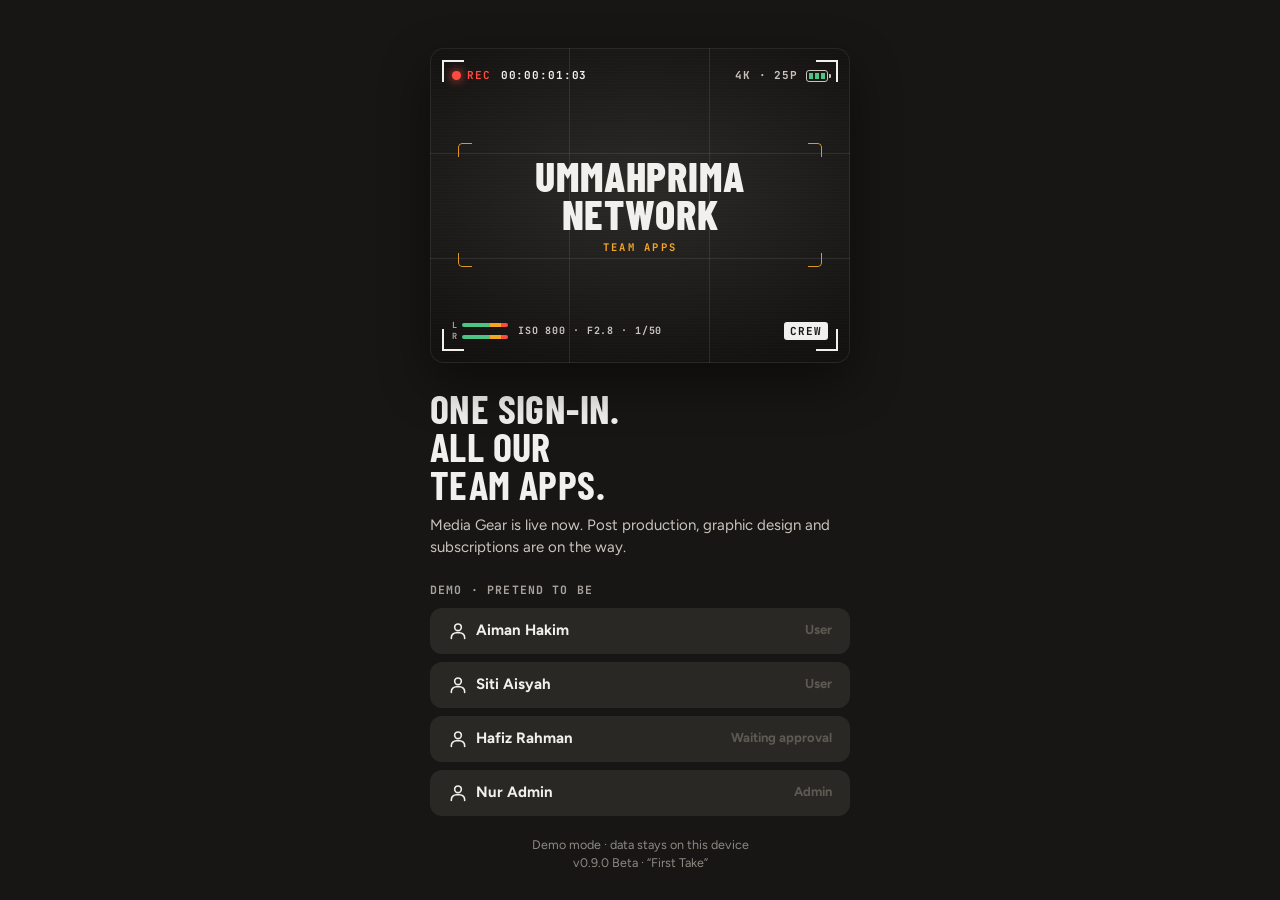
==== index.html @ 7c08586d "Add files via upload" ====
<!doctype html>
<html lang="en">
<head>
<meta charset="utf-8">
<meta name="viewport" content="width=device-width, initial-scale=1, viewport-fit=cover">
<title>UmmahPrima Network</title>
<meta name="theme-color" content="#171615">
<link rel="manifest" href="manifest.webmanifest">
<link rel="icon" type="image/png" href="icons/icon-192.png">
<link rel="apple-touch-icon" href="icons/icon-apple-180.png">
<meta name="apple-mobile-web-app-capable" content="yes">
<meta name="mobile-web-app-capable" content="yes">
<meta name="apple-mobile-web-app-status-bar-style" content="black">
<meta name="apple-mobile-web-app-title" content="UmmahPrima">
<link rel="preconnect" href="https://fonts.googleapis.com"><link rel="preconnect" href="https://fonts.gstatic.com" crossorigin><link rel="stylesheet" href="https://fonts.googleapis.com/css2?family=Barlow+Condensed:wght@600;700;800&family=Figtree:wght@400;500;600;700&family=JetBrains+Mono:wght@500;700&display=swap">
<link rel="stylesheet" href="styles.css">
</head>
<body data-app="user">
<div id="app"></div>
<noscript>This app needs JavaScript.</noscript>
<script src="config.js"></script>
<script src="logic.js"></script>
<script src="memdb.js"></script>
<script src="ui.js"></script>
<script src="api.js"></script>
<script src="app.js"></script>
<script src="user.js"></script>
<script src="admin.js"></script>
<script>
App.boot();
if ('serviceWorker' in navigator) { try { navigator.serviceWorker.register('sw.js').catch(function () {}); } catch (e) {} }
</script>
</body>
</html>
---- styles.css ----
/* Layout: one phone-width column, sticky header, bottom tab bar, bottom sheets for actions.
   Studio-floor look: gaffer black, REC red, label-maker tape for item codes. */
:root {
  --bg: #f1f0ed;
  --surface: #ffffff;
  --surface-2: #e8e6e2;
  --ink: #171615;
  --ink-2: #5d5953;
  --line: #d9d6d0;
  --accent: #e0312b;
  --accent-ink: #ffffff;
  --accent-soft: #fbe3e1;
  --ok: #1d8a52;
  --ok-soft: #dcf1e5;
  --warn: #b86e00;
  --warn-soft: #fbeccf;
  --bad: #c42820;
  --bad-soft: #f9dcda;
  --info: #2357c4;
  --info-soft: #dfe7fa;
  --tape: #171615;
  --tape-ink: #f1f0ed;
  --bar: #171615;
  --bar-ink: #f1f0ed;
  --shadow: 0 1px 2px rgba(23, 22, 21, .06), 0 6px 18px rgba(23, 22, 21, .07);
  --f-display: "Barlow Condensed", "Arial Narrow", "Roboto Condensed", system-ui, sans-serif;
  --f-body: "Figtree", system-ui, -apple-system, "Segoe UI", Roboto, sans-serif;
  --f-mono: "JetBrains Mono", ui-monospace, "SFMono-Regular", Menlo, Consolas, monospace;
  --r: 14px;
  --nav-h: 64px;
}
@media (prefers-color-scheme: dark) {
  :root:not([data-theme="light"]) {
    --bg: #121110; --surface: #1c1b19; --surface-2: #2a2825; --ink: #f2f0ec; --ink-2: #a8a39b; --line: #34312d;
    --accent: #ff4a3f; --accent-ink: #ffffff; --accent-soft: #3a1714;
    --ok: #4cc584; --ok-soft: #12301f; --warn: #f2a93b; --warn-soft: #36270d; --bad: #ff6a5f; --bad-soft: #3a1714;
    --info: #7ea3ff; --info-soft: #18233d; --tape: #f2f0ec; --tape-ink: #121110; --bar: #000000; --bar-ink: #f2f0ec;
    --shadow: 0 1px 2px rgba(0,0,0,.4), 0 6px 18px rgba(0,0,0,.35);
    color-scheme: dark;
  }
}
:root[data-theme="dark"] {
  --bg: #121110; --surface: #1c1b19; --surface-2: #2a2825; --ink: #f2f0ec; --ink-2: #a8a39b; --line: #34312d;
  --accent: #ff4a3f; --accent-ink: #ffffff; --accent-soft: #3a1714;
  --ok: #4cc584; --ok-soft: #12301f; --warn: #f2a93b; --warn-soft: #36270d; --bad: #ff6a5f; --bad-soft: #3a1714;
  --info: #7ea3ff; --info-soft: #18233d; --tape: #f2f0ec; --tape-ink: #121110; --bar: #000000; --bar-ink: #f2f0ec;
  --shadow: 0 1px 2px rgba(0,0,0,.4), 0 6px 18px rgba(0,0,0,.35);
  color-scheme: dark;
}

* { box-sizing: border-box; }
[hidden] { display: none !important; }
html { -webkit-text-size-adjust: 100%; }
body {
  margin: 0; background: var(--bg); color: var(--ink); font: 15px/1.45 var(--f-body);
  -webkit-tap-highlight-color: transparent; overscroll-behavior-y: contain;
}
body::before { content: ""; position: fixed; inset: 0 0 auto; height: env(safe-area-inset-top, 0px); z-index: 30; background: var(--bar); }
button, input, select, textarea { font: inherit; color: inherit; }
button { cursor: pointer; }
img { max-width: 100%; }
:focus-visible { outline: 3px solid var(--accent); outline-offset: 2px; border-radius: 6px; }
h1, h2, h3 { font-family: var(--f-display); font-weight: 700; letter-spacing: .01em; text-wrap: balance; margin: 0; line-height: 1.05; }
h1 { font-size: 30px; text-transform: uppercase; }
h2 { font-size: 22px; text-transform: uppercase; }
h3 { font-size: 18px; }
.muted { color: var(--ink-2); }
.small { font-size: 13px; }
.tnum { font-variant-numeric: tabular-nums; }
.row { display: flex; align-items: center; gap: 10px; }
.row.wrap { flex-wrap: wrap; }
.between { justify-content: space-between; }
.grow { flex: 1; min-width: 0; }
.stack { display: grid; gap: 12px; }
.stack-sm { display: grid; gap: 6px; }

/* ---------- shell ---------- */
.shell { max-width: 600px; margin: 0 auto; min-height: 100vh; min-height: 100dvh; display: flex; flex-direction: column; }
.top {
  position: sticky; top: env(safe-area-inset-top, 0px); z-index: 20; background: var(--bar); color: var(--bar-ink);
  padding-block: 12px; padding-left: max(16px, env(safe-area-inset-left, 0px)); padding-right: max(16px, env(safe-area-inset-right, 0px));
  display: flex; align-items: center; gap: 12px;
}
.brand { display: flex; align-items: center; gap: 10px; min-width: 0; flex: 1; }
.rec { width: 11px; height: 11px; border-radius: 50%; background: var(--accent); box-shadow: 0 0 0 4px rgba(224, 49, 43, .25); flex: none; }
.rec.live { animation: pulse 1.6s ease-in-out infinite; }
@keyframes pulse { 50% { box-shadow: 0 0 0 7px rgba(224, 49, 43, 0); } }
.brand-text { display: grid; min-width: 0; line-height: 1; gap: 3px; }
.brand-org .mode-tag { font-size: 9px; padding: 2px 4px; margin-right: 6px; vertical-align: 1px; }
.brand-org { font: 700 10.5px/1 var(--f-mono); letter-spacing: .1em; text-transform: uppercase; color: #a8a39b; white-space: nowrap; overflow: hidden; text-overflow: ellipsis; }
.brand-name { line-height: 1; font-family: var(--f-display); font-weight: 800; font-size: 21px; text-transform: uppercase; letter-spacing: .03em; white-space: nowrap; overflow: hidden; text-overflow: ellipsis; }
.mode-tag { font: 700 11px/1 var(--f-mono); letter-spacing: .08em; padding: 5px 7px; border-radius: 4px; background: #f5a524; color: #171615; }
.avatar { width: 34px; height: 34px; border-radius: 50%; border: 2px solid rgba(255, 255, 255, .25); background: #3b3834 center/cover; color: #fff; font: 700 14px/30px var(--f-body); text-align: center; flex: none; padding: 0; }
.main {
  flex: 1; padding-top: 16px; padding-bottom: calc(var(--nav-h) + 24px + env(safe-area-inset-bottom, 0px));
  padding-left: max(16px, env(safe-area-inset-left, 0px)); padding-right: max(16px, env(safe-area-inset-right, 0px));
}
.main.has-cart { padding-bottom: calc(var(--nav-h) + 96px + env(safe-area-inset-bottom, 0px)); }
.nav {
  position: fixed; left: 0; right: 0; bottom: 0; z-index: 25; background: var(--surface); border-top: 1px solid var(--line);
  padding-bottom: env(safe-area-inset-bottom, 0px); padding-left: env(safe-area-inset-left, 0px); padding-right: env(safe-area-inset-right, 0px);
}
.nav-in { max-width: 600px; margin: 0 auto; display: grid; grid-auto-flow: column; grid-auto-columns: 1fr; height: var(--nav-h); }
.nav button { background: none; border: 0; display: grid; place-items: center; align-content: center; gap: 3px; color: var(--ink-2); font-size: 11.5px; font-weight: 600; position: relative; }
.nav button svg { width: 24px; height: 24px; }
.nav button[aria-current="page"] { color: var(--accent); }
.nav .dot { position: absolute; top: 8px; left: calc(50% + 6px); min-width: 18px; height: 18px; padding: 0 5px; border-radius: 9px; background: var(--accent); color: #fff; font: 700 11px/18px var(--f-body); }

/* ---------- pieces ---------- */
.page-head { display: flex; align-items: end; justify-content: space-between; gap: 12px; margin-bottom: 14px; }
.eyebrow { font: 700 11.5px/1 var(--f-mono); letter-spacing: .1em; text-transform: uppercase; color: var(--ink-2); }
.card { background: var(--surface); border-radius: var(--r); box-shadow: var(--shadow); }
.pad { padding: 14px; }
.list { background: var(--surface); border-radius: var(--r); box-shadow: var(--shadow); overflow: hidden; }
.list > * + * { border-top: 1px solid var(--line); }
.li { display: flex; gap: 12px; align-items: center; padding: 12px 14px; min-width: 0; }
button.li { width: 100%; background: none; border: 0; text-align: left; }
button.li:active { background: var(--surface-2); }
.li-main { flex: 1; min-width: 0; }
.li-title { font-weight: 650; overflow-wrap: anywhere; }
.li-sub { font-size: 13px; color: var(--ink-2); overflow-wrap: anywhere; }
.chev { color: var(--ink-2); flex: none; }

.tape { display: inline-block; font: 700 11px/1 var(--f-mono); letter-spacing: .06em; background: var(--tape); color: var(--tape-ink); padding: 4px 6px 3px; border-radius: 2px; white-space: nowrap; }
.pill { display: inline-flex; align-items: center; gap: 5px; font-size: 12px; font-weight: 700; padding: 3px 9px; border-radius: 999px; white-space: nowrap; }
.pill::before { content: ""; width: 6px; height: 6px; border-radius: 50%; background: currentColor; }
.p-ok { background: var(--ok-soft); color: var(--ok); }
.p-warn { background: var(--warn-soft); color: var(--warn); }
.p-bad { background: var(--bad-soft); color: var(--bad); }
.p-info { background: var(--info-soft); color: var(--info); }
.p-mute { background: var(--surface-2); color: var(--ink-2); }

.btn {
  display: inline-flex; align-items: center; justify-content: center; gap: 8px; border: 0; border-radius: 12px; min-height: 46px; padding: 0 18px;
  font-weight: 700; background: var(--surface-2); color: var(--ink); text-decoration: none; white-space: nowrap;
}
.btn svg { width: 20px; height: 20px; flex: none; }
.btn.primary { background: var(--accent); color: var(--accent-ink); }
.btn.dark { background: var(--ink); color: var(--bg); }
.btn.ghost { background: transparent; border: 1.5px solid var(--line); }
.btn.danger { background: var(--bad-soft); color: var(--bad); }
.btn.ok { background: var(--ok); color: #fff; }
.btn.block { width: 100%; }
.btn.sm { min-height: 36px; padding: 0 12px; font-size: 14px; border-radius: 10px; }
.btn:disabled { opacity: .45; cursor: not-allowed; }
.btn:active:not(:disabled) { transform: translateY(1px); }
.icon-btn { width: 40px; height: 40px; border-radius: 10px; border: 0; background: var(--surface-2); display: grid; place-items: center; flex: none; color: var(--ink); }
.icon-btn svg { width: 20px; height: 20px; }
.top .icon-btn { background: rgba(255, 255, 255, .1); color: var(--bar-ink); }

.field { display: grid; gap: 6px; }
.field > span { font-size: 13px; font-weight: 700; }
.field small { color: var(--ink-2); font-size: 12.5px; }
.input, select.input, textarea.input {
  width: 100%; min-height: 46px; border-radius: 12px; border: 1.5px solid var(--line); background: var(--surface); padding: 10px 12px; font-size: 16px;
}
textarea.input { min-height: 84px; resize: vertical; }
.input:focus { outline: none; border-color: var(--ink); }
.search { position: relative; }
.search svg { position: absolute; left: 12px; top: 50%; transform: translateY(-50%); width: 18px; height: 18px; color: var(--ink-2); }
.search .input { padding-left: 38px; }
.toggle { display: flex; align-items: center; justify-content: space-between; gap: 12px; }
.switch { position: relative; width: 50px; height: 30px; flex: none; }
.switch input { position: absolute; opacity: 0; inset: 0; margin: 0; cursor: pointer; }
.switch i { position: absolute; inset: 0; border-radius: 15px; background: var(--line); transition: background .15s; pointer-events: none; }
.switch i::after { content: ""; position: absolute; top: 3px; left: 3px; width: 24px; height: 24px; border-radius: 50%; background: #fff; transition: transform .15s; box-shadow: 0 1px 3px rgba(0,0,0,.25); }
.switch input:checked + i { background: var(--ok); }
.switch input:checked + i::after { transform: translateX(20px); }
.switch input:focus-visible + i { outline: 3px solid var(--accent); outline-offset: 2px; }

.chips { display: flex; gap: 8px; overflow-x: auto; scrollbar-width: none; padding: 2px 0 4px; margin: 0 -2px; }
.chips::-webkit-scrollbar { display: none; }
.chip { border: 1.5px solid var(--line); background: var(--surface); border-radius: 999px; padding: 8px 14px; font-weight: 700; font-size: 14px; white-space: nowrap; display: inline-flex; gap: 6px; align-items: center; flex: none; }
.chip svg { width: 17px; height: 17px; }
.chip[aria-pressed="true"] { background: var(--ink); color: var(--bg); border-color: var(--ink); }
.chip .n { font: 600 12px var(--f-mono); opacity: .7; }

.segment { display: flex; background: var(--surface-2); border-radius: 12px; padding: 3px; gap: 3px; overflow-x: auto; scrollbar-width: none; }
.segment button { flex: 1; border: 0; background: none; border-radius: 9px; padding: 8px 10px; font-weight: 700; font-size: 13.5px; color: var(--ink-2); white-space: nowrap; }
.segment button[aria-pressed="true"] { background: var(--surface); color: var(--ink); box-shadow: var(--shadow); }

/* ---------- stats strip ---------- */
.stats { display: grid; grid-template-columns: repeat(3, 1fr); gap: 1px; background: var(--line); border-radius: var(--r); overflow: hidden; box-shadow: var(--shadow); }
.stat { background: var(--surface); padding: 12px 12px 10px; min-width: 0; }
button.stat { border: 0; text-align: left; }
.stat b { display: block; font: 700 32px/1 var(--f-display); font-variant-numeric: tabular-nums; }
.stat span { font-size: 12.5px; color: var(--ink-2); font-weight: 600; }
.stat.red b { color: var(--accent); }
.stat.warn b { color: var(--warn); }
.stat.ok b { color: var(--ok); }
.stats.six { grid-template-columns: repeat(3, 1fr); }

.notice { display: flex; gap: 10px; align-items: flex-start; padding: 12px 14px; border-radius: var(--r); background: var(--warn-soft); color: var(--ink); font-size: 14px; }
.notice svg { width: 20px; height: 20px; color: var(--warn); flex: none; margin-top: 1px; }
.notice.info { background: var(--info-soft); }
.notice.info svg { color: var(--info); }

.group-h { display: flex; align-items: center; gap: 8px; margin: 18px 2px 8px; font: 700 13px/1 var(--f-mono); letter-spacing: .08em; text-transform: uppercase; color: var(--ink-2); }
.group-h svg { width: 16px; height: 16px; }
.group-h .n { margin-left: auto; font-weight: 600; }

.empty { text-align: center; padding: 36px 20px; color: var(--ink-2); }
.empty svg { width: 46px; height: 46px; color: var(--line); margin-bottom: 6px; }
.empty b { display: block; color: var(--ink); font-size: 16px; margin-bottom: 4px; }

.thumb { width: 44px; height: 44px; border-radius: 10px; background: var(--surface-2); display: grid; place-items: center; flex: none; color: var(--ink); overflow: hidden; }
.thumb svg { width: 24px; height: 24px; }
.thumb img { width: 100%; height: 100%; object-fit: cover; }

/* ---------- pick (menu) ---------- */
.pick-bar { position: sticky; top: calc(env(safe-area-inset-top, 0px) + 58px); z-index: 10; background: var(--bg); padding-block: 8px 10px; margin: -8px 0 6px; display: grid; gap: 10px; }
.menu + .group-h { margin-top: 22px; }
.menu { display: grid; grid-template-columns: repeat(2, minmax(0, 1fr)); gap: 10px; }
.dish { background: var(--surface); border-radius: var(--r); box-shadow: var(--shadow); padding: 12px; display: flex; flex-direction: column; gap: 8px; min-width: 0; position: relative; border: 2px solid transparent; transition: border-color .12s; }
.dish.in-cart { border-color: var(--accent); }
.dish .art { aspect-ratio: 16 / 10; border-radius: 10px; background: var(--surface-2); display: grid; place-items: center; color: var(--ink); overflow: hidden; max-width: 100%; }
.dish .art svg { width: 40%; height: 60%; opacity: .85; }
.dish .art img { width: 100%; height: 100%; object-fit: cover; }
.dish-name { font-weight: 700; font-size: 14.5px; line-height: 1.25; overflow-wrap: anywhere; min-height: 2.5em; }
.dish-foot { display: flex; align-items: center; justify-content: space-between; gap: 6px; margin-top: auto; }
.dish.off { opacity: .62; }
.dish.off .art { filter: grayscale(1); }
.add { width: 38px; height: 38px; border-radius: 50%; border: 0; background: var(--accent); color: #fff; display: grid; place-items: center; flex: none; }
.add svg { width: 20px; height: 20px; }
.stepper { display: flex; align-items: center; gap: 2px; background: var(--accent); color: #fff; border-radius: 999px; padding: 2px; }
.stepper button { width: 32px; height: 32px; border-radius: 50%; border: 0; background: transparent; color: #fff; display: grid; place-items: center; }
.stepper button svg { width: 16px; height: 16px; }
.stepper b { min-width: 18px; text-align: center; font-variant-numeric: tabular-nums; }
.avail { font-size: 12px; font-weight: 700; }
.avail.ok { color: var(--ok); }
.avail.no { color: var(--bad); }
.avail.warn { color: var(--warn); }

.cartbar {
  position: fixed; left: 0; right: 0; z-index: 24; bottom: calc(var(--nav-h) + env(safe-area-inset-bottom, 0px));
  padding-block: 10px; padding-left: max(16px, env(safe-area-inset-left, 0px)); padding-right: max(16px, env(safe-area-inset-right, 0px));
  pointer-events: none;
}
.cartbar .btn { pointer-events: auto; max-width: 568px; margin: 0 auto; width: 100%; min-height: 56px; border-radius: 16px; justify-content: space-between; box-shadow: 0 10px 30px rgba(224, 49, 43, .35); }
.cart-count { background: rgba(255, 255, 255, .22); border-radius: 8px; padding: 3px 9px; font-variant-numeric: tabular-nums; }

/* ---------- steps (checkout progress) ---------- */
.steps { display: grid; grid-template-columns: repeat(4, 1fr); gap: 6px; margin-bottom: 16px; }
.steps div { height: 5px; border-radius: 3px; background: var(--line); }
.steps div.on { background: var(--accent); }
.steps-l { display: grid; grid-template-columns: repeat(4, 1fr); gap: 6px; margin: -10px 0 16px; font-size: 11.5px; font-weight: 700; color: var(--ink-2); }
.steps-l .on { color: var(--ink); }

.photos { display: grid; grid-template-columns: repeat(auto-fill, minmax(86px, 1fr)); gap: 8px; }
.photos .ph { aspect-ratio: 1; border-radius: 12px; background: var(--surface-2) center/cover; position: relative; max-width: 100%; display: block; border: 0; padding: 0; }
.photos .ph .x { position: absolute; top: 4px; right: 4px; width: 26px; height: 26px; border-radius: 50%; background: rgba(0,0,0,.6); color: #fff; border: 0; display: grid; place-items: center; }
.photos .ph .x svg { width: 14px; height: 14px; }
.photos .ph.busy::after { content: ""; position: absolute; inset: 0; border-radius: 12px; background: rgba(0,0,0,.35) ; }

.done { text-align: center; padding: 26px 10px 10px; display: grid; gap: 14px; justify-items: center; }
.done .stamp { width: 92px; height: 92px; border-radius: 50%; background: var(--ok); color: #fff; display: grid; place-items: center; animation: pop .4s cubic-bezier(.2, 1.6, .4, 1); }
.done .stamp.wait { background: var(--warn); }
.done .stamp svg { width: 48px; height: 48px; }
@keyframes pop { from { transform: scale(.4); opacity: 0; } }
.done p { max-width: 34ch; margin: 0; }
.ticket { width: 100%; background: var(--surface); border-radius: var(--r); box-shadow: var(--shadow); padding: 14px; text-align: left; border-top: 4px dashed var(--line); }

/* ---------- order cards ---------- */
.order { background: var(--surface); border-radius: var(--r); box-shadow: var(--shadow); overflow: hidden; }
.order-h { padding: 12px 14px; display: flex; gap: 10px; align-items: flex-start; border-bottom: 1px solid var(--line); }
.order-b > * + * { border-top: 1px solid var(--line); }
.order-f { padding: 12px 14px; display: flex; gap: 8px; flex-wrap: wrap; border-top: 1px solid var(--line); background: var(--bg); }
.line { display: flex; gap: 12px; align-items: center; padding: 11px 14px; }
.line label { display: flex; gap: 12px; align-items: center; flex: 1; min-width: 0; cursor: pointer; }
.check { width: 24px; height: 24px; flex: none; accent-color: var(--accent); }
.kv { display: grid; grid-template-columns: auto 1fr; gap: 6px 14px; font-size: 14px; }
.kv dt { color: var(--ink-2); }
.kv dd { margin: 0; overflow-wrap: anywhere; }

/* ---------- sheet (modal) ---------- */
.scrim { position: fixed; inset: 0; z-index: 40; background: rgba(10, 9, 8, .5); display: flex; align-items: flex-end; justify-content: center; animation: fade .15s; }
@keyframes fade { from { opacity: 0; } }
.sheet {
  background: var(--bg); width: 100%; max-width: 600px; max-height: 92vh; max-height: 92dvh; border-radius: 20px 20px 0 0; overflow: auto;
  padding-top: 8px; padding-bottom: calc(18px + env(safe-area-inset-bottom, 0px));
  padding-left: max(16px, env(safe-area-inset-left, 0px)); padding-right: max(16px, env(safe-area-inset-right, 0px));
  animation: up .22s cubic-bezier(.2, .9, .3, 1);
}
@keyframes up { from { transform: translateY(40px); opacity: .4; } }
.grab { width: 40px; height: 5px; border-radius: 3px; background: var(--line); margin: 0 auto 12px; }
.sheet-h { display: flex; align-items: center; gap: 10px; margin-bottom: 14px; }
.sheet-h h2 { flex: 1; min-width: 0; }

.toast { position: fixed; left: 50%; transform: translateX(-50%); bottom: calc(var(--nav-h) + 90px + env(safe-area-inset-bottom, 0px)); z-index: 60; background: var(--ink); color: var(--bg); padding: 12px 16px; border-radius: 12px; font-weight: 600; box-shadow: var(--shadow); max-width: min(92vw, 520px); animation: up .2s; }
.toast.err { background: var(--bad); color: #fff; }

.spin { width: 22px; height: 22px; border-radius: 50%; border: 3px solid var(--line); border-top-color: var(--accent); animation: rot .7s linear infinite; }
@keyframes rot { to { transform: rotate(360deg); } }
.loading { display: grid; place-items: center; padding: 50px 0; }
.skel { height: 64px; border-radius: var(--r); background: linear-gradient(90deg, var(--surface) 0%, var(--surface-2) 50%, var(--surface) 100%); background-size: 200% 100%; animation: sk 1.2s infinite; }
@keyframes sk { to { background-position: -200% 0; } }

/* ---------- login ---------- */
.login {
  min-height: 100vh; min-height: 100dvh; display: grid; grid-template-rows: 1fr auto; background: var(--bar); color: var(--bar-ink);
  padding-block: 28px; padding-left: max(20px, env(safe-area-inset-left, 0px)); padding-right: max(20px, env(safe-area-inset-right, 0px));
}
.login-in { max-width: 420px; width: 100%; margin: auto; display: grid; gap: 26px; }
/* login hero: a camera viewfinder */
.vf {
  position: relative; aspect-ratio: 4 / 3; max-width: 100%; border-radius: 14px; overflow: hidden; color: #f1f0ed;
  background: radial-gradient(120% 90% at 50% 45%, #2b2a27 0%, #141312 62%, #0a0a09 100%);
  box-shadow: inset 0 0 0 1px rgba(255,255,255,.08), 0 20px 50px rgba(0,0,0,.45);
  font: 700 11px/1 var(--f-mono); letter-spacing: .08em; text-transform: uppercase;
}
.vf::after { content: ""; position: absolute; inset: 0; pointer-events: none; opacity: .5;
  background: repeating-linear-gradient(0deg, rgba(255,255,255,.025) 0 1px, transparent 1px 3px); }
.vf-grid { position: absolute; inset: 0; pointer-events: none;
  background:
    linear-gradient(90deg, transparent calc(33.333% - .5px), rgba(255,255,255,.09) calc(33.333% - .5px) calc(33.333% + .5px), transparent calc(33.333% + .5px) calc(66.666% - .5px), rgba(255,255,255,.09) calc(66.666% - .5px) calc(66.666% + .5px), transparent calc(66.666% + .5px)),
    linear-gradient(0deg, transparent calc(33.333% - .5px), rgba(255,255,255,.09) calc(33.333% - .5px) calc(33.333% + .5px), transparent calc(33.333% + .5px) calc(66.666% - .5px), rgba(255,255,255,.09) calc(66.666% - .5px) calc(66.666% + .5px), transparent calc(66.666% + .5px)); }
.vf-c { position: absolute; width: 22px; height: 22px; border: 0 solid #f1f0ed; }
.vf-c.tl { top: 12px; left: 12px; border-top-width: 2px; border-left-width: 2px; }
.vf-c.tr { top: 12px; right: 12px; border-top-width: 2px; border-right-width: 2px; }
.vf-c.bl { bottom: 12px; left: 12px; border-bottom-width: 2px; border-left-width: 2px; }
.vf-c.br { bottom: 12px; right: 12px; border-bottom-width: 2px; border-right-width: 2px; }
.vf-hud { position: absolute; left: 22px; right: 22px; display: flex; align-items: center; gap: 10px; z-index: 1; }
.vf-hud.vf-top { top: 22px; }
.vf-hud.vf-bot { bottom: 22px; }
.vf-rec { display: inline-flex; align-items: center; gap: 6px; color: #ff4a3f; }
.vf-rec b { width: 9px; height: 9px; border-radius: 50%; background: #ff4a3f; box-shadow: 0 0 10px #ff4a3f; animation: vfblink 1.2s steps(1) infinite; }
@keyframes vfblink { 50% { opacity: 0; } }
.vf-tc { font-variant-numeric: tabular-nums; color: #f1f0ed; }
.vf-spec { margin-left: auto; display: inline-flex; align-items: center; gap: 8px; color: #c9c4bc; }
.vf-bat { display: inline-flex; gap: 2px; padding: 2px; border: 1.5px solid #c9c4bc; border-radius: 3px; position: relative; }
.vf-bat::after { content: ""; position: absolute; right: -4px; top: 3px; width: 2px; height: 4px; background: #c9c4bc; border-radius: 0 1px 1px 0; }
.vf-bat i { width: 4px; height: 6px; background: #4cc584; }
.vf-mid { position: absolute; inset: 0; display: grid; place-items: center; padding: 0 28px; }
.vf-focus { position: relative; text-align: center; padding: 14px 18px; max-width: 100%; }
.vf-focus::before { content: ""; position: absolute; inset: 0; border: 1.5px solid #f5a524; border-radius: 4px; opacity: .9;
  -webkit-mask: linear-gradient(#000 0 0) top left / 14px 14px no-repeat, linear-gradient(#000 0 0) top right / 14px 14px no-repeat, linear-gradient(#000 0 0) bottom left / 14px 14px no-repeat, linear-gradient(#000 0 0) bottom right / 14px 14px no-repeat;
  mask: linear-gradient(#000 0 0) top left / 14px 14px no-repeat, linear-gradient(#000 0 0) top right / 14px 14px no-repeat, linear-gradient(#000 0 0) bottom left / 14px 14px no-repeat, linear-gradient(#000 0 0) bottom right / 14px 14px no-repeat;
  animation: vffocus 2.8s ease-in-out infinite; }
@keyframes vffocus { 0%, 100% { transform: scale(1.12); opacity: .4; } 35%, 75% { transform: scale(1); opacity: 1; } }
.vf-title { font: 800 clamp(34px, 11vw, 48px)/.9 var(--f-display); letter-spacing: .02em; text-transform: uppercase; text-wrap: balance; }
.vf-org { margin-top: 8px; font: 700 10.5px/1.2 var(--f-mono); letter-spacing: .22em; color: #f5a524; }
.vf-meter { display: grid; gap: 3px; }
.vf-meter span { display: flex; align-items: center; gap: 4px; font-size: 8.5px; color: #a8a39b; }
.vf-meter i { display: block; width: 46px; height: 4px; border-radius: 2px; background: linear-gradient(90deg, #4cc584 0 60%, #f5a524 60% 85%, #ff4a3f 85%); transform-origin: left; animation: vflevel .9s ease-in-out infinite alternate; }
.vf-meter span + span i { animation-duration: .7s; animation-delay: -.3s; }
@keyframes vflevel { 0% { transform: scaleX(.25); } 40% { transform: scaleX(.7); } 70% { transform: scaleX(.45); } 100% { transform: scaleX(.92); } }
.vf-exp { color: #c9c4bc; font-size: 10px; white-space: nowrap; }
.vf-mode { margin-left: auto; background: #f1f0ed; color: #171615; padding: 4px 6px 3px; border-radius: 3px; }
@media (max-width: 370px) { .vf-exp { display: none; } }
.login h1 { font-size: 40px; line-height: .95; }
.login p { color: #c9c4bc; margin: 0; }
.login .gbtn-wrap { min-height: 46px; display: grid; justify-items: start; }
.login .btn.ghost { border-color: #4a4641; color: #f1f0ed; }
.login .demo-users { display: grid; gap: 8px; }
.login .demo-users button { justify-content: flex-start; background: #2a2825; color: #f1f0ed; }
.login .fine { font-size: 12.5px; color: #8e8981; text-align: center; }
.login .err { background: #3a1714; color: #ffb3ad; padding: 10px 12px; border-radius: 10px; font-size: 14px; }

.demo-flag { font: 700 10.5px/1 var(--f-mono); letter-spacing: .06em; background: transparent; color: #f5a524; border: 1.5px dashed #f5a524; border-radius: 4px; padding: 4px 6px; flex: none; }

.timeline { display: grid; gap: 0; }
.tl { display: grid; grid-template-columns: 30px 1fr; gap: 10px; padding: 10px 0; }
.tl + .tl { border-top: 1px solid var(--line); }
.tl i { width: 30px; height: 30px; border-radius: 50%; display: grid; place-items: center; font-style: normal; }
.tl i svg { width: 16px; height: 16px; }
.tl-damage i { background: var(--bad-soft); color: var(--bad); }
.tl-service i, .tl-repair i { background: var(--ok-soft); color: var(--ok); }
.tl-note i, .tl-edit i { background: var(--surface-2); color: var(--ink-2); }
.tl-out i { background: var(--info-soft); color: var(--info); }

.hero-item { display: grid; grid-template-columns: 72px 1fr; gap: 14px; align-items: center; }
.hero-item .thumb { width: 72px; height: 72px; border-radius: 16px; }
.hero-item .thumb svg { width: 36px; height: 36px; }
.cond-grid { display: grid; grid-template-columns: repeat(3, minmax(0, 1fr)); gap: 6px; }
.cond-grid label { position: relative; }
.cond-grid input { position: absolute; opacity: 0; }
.cond-grid span { display: block; text-align: center; padding: 9px 4px; border-radius: 10px; border: 1.5px solid var(--line); font-weight: 700; font-size: 13px; background: var(--surface); cursor: pointer; }
.cond-grid input:checked + span { border-color: var(--ink); background: var(--ink); color: var(--bg); }
.cond-grid input:focus-visible + span { outline: 3px solid var(--accent); outline-offset: 2px; }

@media (min-width: 520px) {
  .menu { grid-template-columns: repeat(3, minmax(0, 1fr)); }
}
@media (prefers-reduced-motion: reduce) {
  *, *::before, *::after { animation: none !important; transition: none !important; }
}

/* ---------- dashboard: people ---------- */
.people { display: grid; gap: 10px; }
.person { background: var(--surface); border-radius: var(--r); box-shadow: var(--shadow); overflow: hidden; }
.person-h { width: 100%; display: flex; align-items: center; gap: 12px; padding: 14px; background: none; border: 0; text-align: left; }
.person-h:active { background: var(--surface-2); }
.person .chev.turn svg { width: 20px; height: 20px; transition: transform .18s; }
.person.open .chev.turn svg { transform: rotate(180deg); }
.person-b { border-top: 1px solid var(--line); }
.person-b > * + * { border-top: 1px solid var(--line); }
.avatar.lg { width: 44px; height: 44px; font-size: 15px; line-height: 40px; background: var(--surface-2); color: var(--ink); border: 0; }
.avatar.lg.me { background: var(--accent); color: #fff; }
.avatar.xl { width: 64px; height: 64px; font-size: 22px; line-height: 64px; background: var(--ink) center/cover; color: var(--bg); border: 0; }

/* ---------- pick: side menu ---------- */
.pick-top { position: sticky; top: calc(env(safe-area-inset-top, 0px) + 58px); z-index: 11; background: var(--bg); padding-block: 6px 10px; }
.pick { display: grid; grid-template-columns: 84px minmax(0, 1fr); gap: 10px; align-items: start; }
.rail {
  position: sticky; top: calc(env(safe-area-inset-top, 0px) + 122px); max-height: calc(100vh - 210px - env(safe-area-inset-bottom, 0px));
  overflow-y: auto; scrollbar-width: none; display: grid; gap: 2px; background: var(--surface-2); border-radius: var(--r); padding: 4px;
}
.rail::-webkit-scrollbar { display: none; }
.rail-b { position: relative; border: 0; background: transparent; border-radius: 10px; padding: 10px 4px 9px; display: grid; justify-items: center; gap: 4px; color: var(--ink-2); font-size: 11.5px; font-weight: 700; line-height: 1.15; text-align: center; }
.rail-b svg { width: 24px; height: 24px; }
.rail-b span { overflow-wrap: normal; word-break: normal; hyphens: auto; font-size: 11px; max-width: 100%; }
.rail-b[aria-pressed="true"] { background: var(--surface); color: var(--accent); box-shadow: var(--shadow); }
.rail-b[aria-pressed="true"]::before { content: ""; position: absolute; left: 0; top: 10px; bottom: 10px; width: 3px; border-radius: 2px; background: var(--accent); }
.rail-b i { position: absolute; top: 5px; right: 8px; font: 700 10px/16px var(--f-body); font-style: normal; min-width: 16px; height: 16px; border-radius: 8px; background: var(--accent); color: #fff; }
.pick-list { min-width: 0; }
.rows { display: grid; gap: 8px; }
.item-row { display: flex; align-items: center; gap: 10px; background: var(--surface); border-radius: var(--r); box-shadow: var(--shadow); padding: 8px 10px 8px 8px; border: 2px solid transparent; min-width: 0; }
.item-row.in-cart { border-color: var(--accent); }
.item-row.off { opacity: .6; }
.item-row.off .pic { filter: grayscale(1); }
.item-row .li-title { font-size: 14.5px; line-height: 1.25; }
.pic { width: 62px; height: 62px; border-radius: 10px; background: var(--surface-2); display: grid; place-items: center; flex: none; overflow: hidden; color: var(--ink); }
.pic img { width: 100%; height: 100%; object-fit: cover; }
.pic svg { width: 28px; height: 28px; opacity: .8; }
.thumb > svg { width: 24px; height: 24px; }

/* ---------- presets ---------- */
.preset { background: var(--surface); border-radius: var(--r); box-shadow: var(--shadow); padding: 12px; display: grid; gap: 10px; }
.preset-h { display: flex; gap: 10px; align-items: flex-start; }
.preset-items { list-style: none; margin: 0; padding: 0; display: grid; gap: 4px; }
.preset-items li { display: flex; justify-content: space-between; gap: 8px; font-size: 13.5px; padding: 6px 8px; border-radius: 8px; background: var(--bg); }
.preset-items li.bad { background: var(--bad-soft); color: var(--bad); font-weight: 700; }
.preset-items li span:last-child { font-size: 12px; white-space: nowrap; }
.bad-row { background: var(--bad-soft); }

.profile { display: flex; align-items: center; gap: 14px; }

.refresh-btn { display: inline-flex; align-items: center; gap: 6px; height: 36px; padding: 0 12px 0 10px; border-radius: 18px; border: 1.5px solid rgba(255,255,255,.22); background: rgba(255,255,255,.08); color: var(--bar-ink); font: 700 13px/1 var(--f-body); flex: none; }
.refresh-btn svg { width: 17px; height: 17px; }
.refresh-btn.spinning svg { animation: rot .7s linear infinite; }
@media (max-width: 360px) { .refresh-btn span { display: none; } .refresh-btn { padding: 0 9px; } }
.person.open .person-h { background: var(--surface); }
.person-b { background: var(--bg); padding: 4px 0 6px; border-top: 1px dashed var(--line) !important; }
.person-b > * + * { border-top: 1px solid var(--line); }
.sub-item { display: flex; align-items: center; gap: 10px; padding: 9px 14px 9px 26px; min-width: 0; }
.sub-name { font-size: 13.5px; font-weight: 650; line-height: 1.25; overflow-wrap: anywhere; }
.sub-meta { font-size: 12px; color: var(--ink-2); line-height: 1.35; overflow-wrap: anywhere; }
.thumb.sm { width: 34px; height: 34px; border-radius: 8px; }
.thumb.sm > svg { width: 18px; height: 18px; }
.sub-item .pill { font-size: 11px; padding: 2px 7px; }
.person.open .person-h .li-title { color: var(--accent); }
.item-row .take { flex: none; min-height: 34px; padding: 0 10px; font-size: 13px; }
.item-row .take svg { width: 16px; height: 16px; }
.off-row { opacity: 1; }
.off-row .pic { filter: grayscale(1); opacity: .6; }
.off-row .li-title { color: var(--ink-2); }
.handover { background: var(--surface); border-radius: var(--r); box-shadow: var(--shadow); padding: 12px; display: grid; gap: 10px; border-left: 4px solid var(--info); }
.handover.in { border-left-color: var(--ok); }

.suggest { margin-top: 12px; background: var(--warn-soft); border-radius: var(--r); padding: 12px; display: grid; gap: 10px; }
.suggest-ic { color: var(--warn); display: grid; place-items: center; width: 24px; height: 24px; flex: none; }
.suggest-ic svg { width: 22px; height: 22px; }
.suggest-list { display: grid; gap: 6px; }
.suggest-item { display: flex; align-items: center; gap: 10px; background: var(--surface); border-radius: 10px; padding: 7px 8px; min-width: 0; }
.add.sm { width: 32px; height: 32px; }
.add.sm svg { width: 17px; height: 17px; }

.avail.take { color: var(--accent); }

.preset-items li.st-blocked { background: var(--bad-soft); color: var(--bad); font-weight: 700; }
.preset-items li.st-take { background: var(--info-soft); color: var(--info); font-weight: 600; }
.preset-items li.st-mine { background: var(--ok-soft); color: var(--ok); }
.preset-items li.st-free span:last-child { color: var(--ok); font-weight: 600; }
.preset-items li span:last-child { white-space: normal; text-align: right; }

.cond { display: grid; gap: 8px; }
.cond-grid span { display: grid !important; gap: 2px; padding: 8px 4px !important; }
.cond-grid span b { font-size: 13px; }
.cond-grid span small { font-size: 10.5px; font-weight: 500; opacity: .75; line-height: 1.15; }
.cond-grid input[value="Incomplete"]:checked + span { background: var(--warn); border-color: var(--warn); color: #171615; }
.cond-grid input[value="Damaged"]:checked + span, .cond-grid input[value="Lost"]:checked + span { background: var(--bad); border-color: var(--bad); color: #fff; }
.cond-grid input[value="Good"]:checked + span { background: var(--ok); border-color: var(--ok); color: #fff; }
.cond.needs .cond-label { color: var(--bad); }
.cond.needs textarea { border-color: var(--bad); }
.cond textarea.input { min-height: 56px; }
.cond-chips { flex-wrap: wrap; overflow: visible; }
.chip.sm { padding: 5px 10px; font-size: 12.5px; font-weight: 600; }
.item-issue { display: flex; gap: 5px; align-items: flex-start; margin-top: 4px; font-size: 12px; font-weight: 600; color: var(--warn); line-height: 1.3; overflow-wrap: anywhere; }
.item-issue svg { width: 13px; height: 13px; flex: none; margin-top: 1px; }

/* ---------- header apps button ---------- */
.apps-btn { position: relative; width: 36px; height: 36px; border-radius: 10px; border: 0; background: rgba(255,255,255,.1); color: var(--bar-ink); display: grid; place-items: center; flex: none; padding: 0; }
.apps-btn svg { width: 19px; height: 19px; }
.apps-btn .rec { position: absolute; top: -2px; right: -2px; width: 9px; height: 9px; box-shadow: 0 0 0 2px var(--bar); }

/* ---------- hub ---------- */
.hub { min-height: 100vh; min-height: 100dvh; background: var(--bg); padding-bottom: calc(28px + env(safe-area-inset-bottom, 0px)); }
.hub-in { max-width: 600px; margin: 0 auto; padding-left: max(16px, env(safe-area-inset-left, 0px)); padding-right: max(16px, env(safe-area-inset-right, 0px)); }
.hub-top {
  position: sticky; top: env(safe-area-inset-top, 0px); z-index: 20; background: var(--bar); color: var(--bar-ink); display: flex; align-items: center; gap: 12px;
  padding-block: 12px; padding-left: max(16px, env(safe-area-inset-left, 0px)); padding-right: max(16px, env(safe-area-inset-right, 0px));
}
.hub-mark { display: grid; grid-template-columns: repeat(2, 13px); gap: 3px; flex: none; }
.hub-mark span { width: 13px; height: 13px; border-radius: 3px; background: #f1f0ed; }
.hub-mark span:nth-child(2) { background: var(--accent); border-radius: 50%; }
.hub-mark span:nth-child(3) { opacity: .55; }
.hub-mark span:nth-child(4) { opacity: .3; }
.hub-brand { display: grid; gap: 3px; min-width: 0; flex: 1; line-height: 1; }
.hub-brand b { font: 800 18px/1 var(--f-display); text-transform: uppercase; letter-spacing: .03em; white-space: nowrap; overflow: hidden; text-overflow: ellipsis; }
.hub-brand span { font: 700 10.5px/1 var(--f-mono); letter-spacing: .14em; text-transform: uppercase; color: #a8a39b; }
.hub-hero { background: var(--bar); color: var(--bar-ink); padding-block: 10px 54px; position: relative; overflow: hidden; }
.hub-hero::after { content: ""; position: absolute; inset: 0; pointer-events: none; opacity: .5;
  background: radial-gradient(60% 120% at 100% 0%, rgba(224,49,43,.28), transparent 60%), repeating-linear-gradient(0deg, rgba(255,255,255,.03) 0 1px, transparent 1px 3px); }
.hub-hero .hub-in { position: relative; z-index: 1; display: grid; gap: 6px; }
.hub-hero h1 { font-size: 44px; }
.hub-hero p { margin: 0; color: #c9c4bc; }
.hub-main { margin-top: -34px; position: relative; z-index: 2; display: grid; gap: 12px; }
.hub-main .group-h { margin: 16px 2px 2px; }

.app-card { background: var(--surface); border-radius: 18px; box-shadow: var(--shadow); color: var(--ink); }
.app-card.live { overflow: hidden; border: 2px solid var(--accent); }
.app-open { width: 100%; display: flex; align-items: center; gap: 14px; padding: 16px; background: none; border: 0; text-align: left; }
.app-open:active { background: var(--surface-2); }
.app-ic { width: 56px; height: 56px; border-radius: 16px; display: grid; place-items: center; flex: none; background: var(--ink); color: var(--bg); position: relative; }
.app-ic svg { width: 28px; height: 28px; }
.app-card.live .app-ic::after { content: ""; position: absolute; top: 7px; right: 7px; width: 8px; height: 8px; border-radius: 50%; background: var(--accent); box-shadow: 0 0 0 2px var(--ink); }
.app-name { display: block; font: 800 22px/1.05 var(--f-display); text-transform: uppercase; letter-spacing: .02em; }
.app-desc { display: block; font-size: 13.5px; color: var(--ink-2); margin-top: 3px; }
.app-stats { display: grid; gap: 2px; margin-top: 8px; font-size: 12.5px; color: var(--ink-2); }
.app-stats b { color: var(--ink); }
.app-stats b.hot { color: var(--accent); }
.app-stats i { font-style: normal; opacity: .5; }
.skel-line { display: block; width: 160px; height: 12px; border-radius: 6px; background: var(--surface-2); }
.app-go { width: 40px; height: 40px; border-radius: 50%; background: var(--accent); color: #fff; display: grid; place-items: center; flex: none; }
.app-go svg { width: 20px; height: 20px; }
.app-admin { width: 100%; display: flex; align-items: center; gap: 8px; padding: 12px 16px; border: 0; border-top: 1px solid var(--line); background: var(--bg); font-weight: 700; color: var(--ink); text-align: left; }
.app-admin svg { width: 18px; height: 18px; }
.app-admin span:first-of-type { flex: 1; }
.app-badge { min-width: 22px; height: 22px; border-radius: 11px; padding: 0 7px; background: var(--accent); color: #fff; font: 700 12px/22px var(--f-body); text-align: center; }

.soon-grid { display: grid; grid-template-columns: repeat(2, minmax(0, 1fr)); gap: 10px; }
.soon-grid > :last-child:nth-child(odd) { grid-column: 1 / -1; }
.app-card.soon { display: grid; justify-items: start; gap: 6px; padding: 14px; border: 0; text-align: left; box-shadow: none; background: var(--surface); outline: 1.5px dashed var(--line); outline-offset: -1.5px; }
.app-card.soon .app-ic { width: 44px; height: 44px; border-radius: 12px; background: var(--surface-2); color: var(--ink-2); }
.app-card.soon .app-ic svg { width: 22px; height: 22px; }
.app-card.soon .app-name { font-size: 18px; color: var(--ink-2); }
.app-card.soon .app-desc { font-size: 12.5px; margin: 0; }
.app-card.soon .pill { margin-top: 4px; }
.vf-title.hub-title { font-size: clamp(30px, 9.5vw, 42px); }

.app-stats span { white-space: nowrap; }

.ver { display: inline-block; vertical-align: 3px; margin-left: 4px; font: 700 10px/1 var(--f-mono); letter-spacing: .06em; text-transform: uppercase; padding: 3px 6px; border-radius: 4px; background: #f5a524; color: #171615; }
.app-note { display: flex; gap: 6px; align-items: flex-start; margin-top: 2px; padding: 8px 9px; border-radius: 10px; background: var(--bg); font-size: 12px; line-height: 1.35; color: var(--ink); }
.app-note svg { width: 14px; height: 14px; flex: none; margin-top: 1px; color: #f5a524; }
.hub-foot { margin-top: 18px; display: grid; justify-items: center; gap: 4px; text-align: center; font-size: 12px; color: var(--ink-2); }
.hub-foot b { color: var(--ink); }
.hub-mark.sm { grid-template-columns: repeat(2, 8px); gap: 2px; margin-bottom: 4px; }
.hub-mark.sm span { width: 8px; height: 8px; border-radius: 2px; background: var(--ink); }
.hub-mark.sm span:nth-child(2) { background: var(--accent); border-radius: 50%; }
.soon-grid { align-items: start; }
.app-card.soon { align-content: start; }
.app-card.soon .pill { justify-self: start; }

.app-group { display: block; font: 700 11px/1 var(--f-mono); letter-spacing: .14em; text-transform: uppercase; color: var(--accent); margin-bottom: 5px; }

.app-card.live .app-name { text-wrap: balance; }

.app-card.live .ver { margin: 6px 0 2px; vertical-align: 0; }
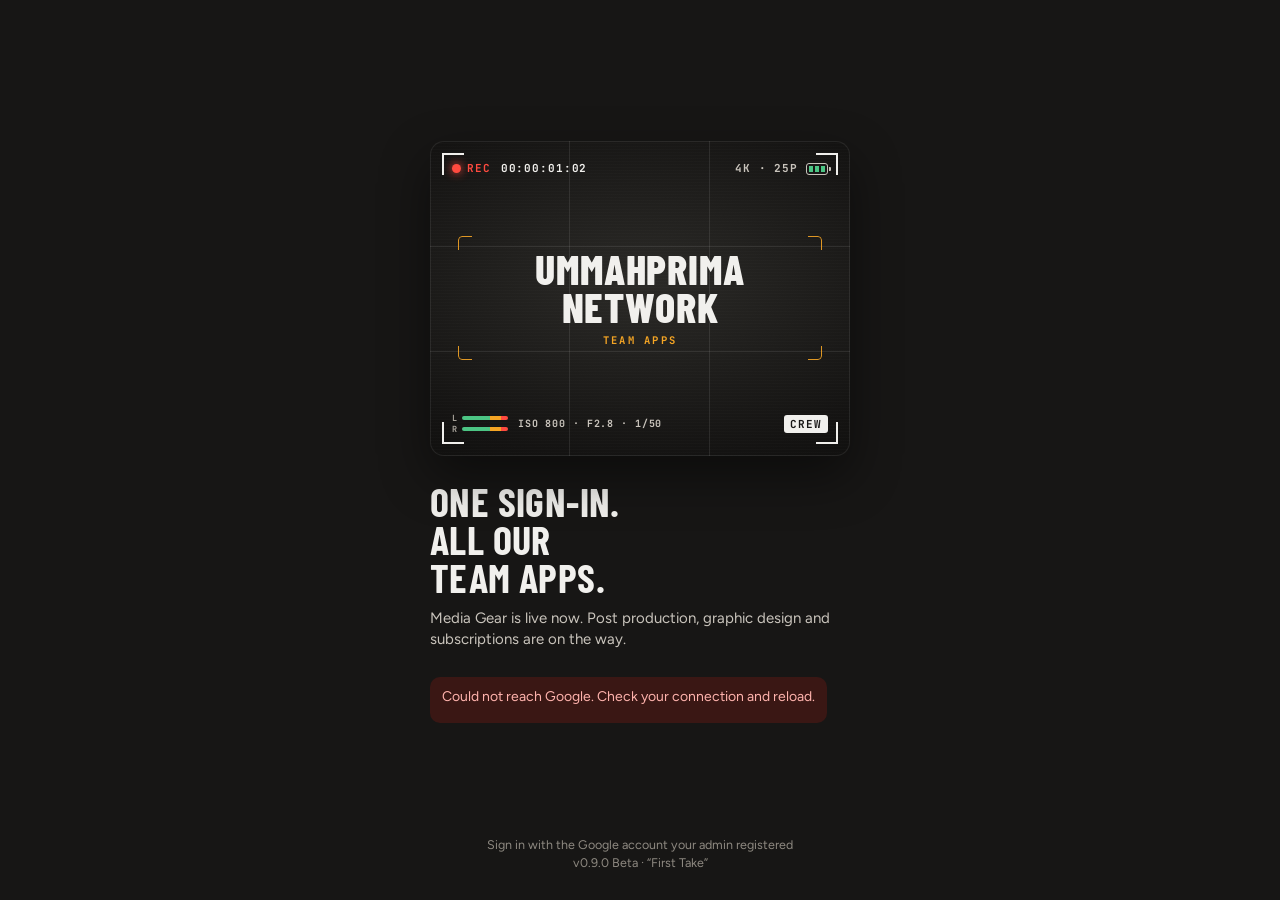
==== commit aef9e3d9: "Add files via upload" ====
--- a/index.html
+++ b/index.html
@@ -16,7 +16,7 @@
 <link rel="stylesheet" href="styles.css">
 </head>
 <body data-app="user">
-<div id="app"></div>
+<div id="app"><div class="boot" role="status" aria-label="Loading"><div class="boot-vf"><span class="boot-rec"><b></b>REC</span><i class="tl"></i><i class="tr"></i><i class="bl"></i><i class="br"></i><svg class="boot-ap" viewBox="0 0 24 24" fill="none" stroke="currentColor" stroke-width="1.6" stroke-linecap="round" stroke-linejoin="round" aria-hidden="true"><circle cx="12" cy="12" r="10"/><path d="M14.31 8l5.74 9.94M9.69 8h11.48M7.38 12l5.74-9.94M9.69 16L3.95 6.06M14.31 16H2.83M16.62 12l-5.74 9.94"/></svg></div><div class="boot-name">UmmahPrima Network</div><div class="boot-msg"><span>Opening the store room</span><span>Checking the gear</span><span>Charging batteries</span><span>Almost rolling</span></div><div class="boot-bar"><i></i></div></div></div>
 <noscript>This app needs JavaScript.</noscript>
 <script src="config.js"></script>
 <script src="logic.js"></script>
--- a/styles.css
+++ b/styles.css
@@ -538,14 +538,11 @@
 .app-admin span:first-of-type { flex: 1; }
 .app-badge { min-width: 22px; height: 22px; border-radius: 11px; padding: 0 7px; background: var(--accent); color: #fff; font: 700 12px/22px var(--f-body); text-align: center; }
 
-.soon-grid { display: grid; grid-template-columns: repeat(2, minmax(0, 1fr)); gap: 10px; }
-.soon-grid > :last-child:nth-child(odd) { grid-column: 1 / -1; }
-.app-card.soon { display: grid; justify-items: start; gap: 6px; padding: 14px; border: 0; text-align: left; box-shadow: none; background: var(--surface); outline: 1.5px dashed var(--line); outline-offset: -1.5px; }
+.soon-grid { display: grid; grid-template-columns: repeat(3, minmax(0, 1fr)); gap: 10px; }
+.app-card.soon { display: grid; justify-items: center; align-content: start; gap: 8px; padding: 14px 6px; border: 0; text-align: center; box-shadow: none; background: var(--surface); outline: 1.5px dashed var(--line); outline-offset: -1.5px; }
 .app-card.soon .app-ic { width: 44px; height: 44px; border-radius: 12px; background: var(--surface-2); color: var(--ink-2); }
 .app-card.soon .app-ic svg { width: 22px; height: 22px; }
-.app-card.soon .app-name { font-size: 18px; color: var(--ink-2); }
-.app-card.soon .app-desc { font-size: 12.5px; margin: 0; }
-.app-card.soon .pill { margin-top: 4px; }
+.app-card.soon .app-name { font-size: 12.5px; line-height: 1.15; letter-spacing: .01em; color: var(--ink-2); }
 .vf-title.hub-title { font-size: clamp(30px, 9.5vw, 42px); }
 
 .app-stats span { white-space: nowrap; }
@@ -558,12 +555,91 @@
 .hub-mark.sm { grid-template-columns: repeat(2, 8px); gap: 2px; margin-bottom: 4px; }
 .hub-mark.sm span { width: 8px; height: 8px; border-radius: 2px; background: var(--ink); }
 .hub-mark.sm span:nth-child(2) { background: var(--accent); border-radius: 50%; }
-.soon-grid { align-items: start; }
-.app-card.soon { align-content: start; }
-.app-card.soon .pill { justify-self: start; }
 
 .app-group { display: block; font: 700 11px/1 var(--f-mono); letter-spacing: .14em; text-transform: uppercase; color: var(--accent); margin-bottom: 5px; }
 
 .app-card.live .app-name { text-wrap: balance; }
 
 .app-card.live .ver { margin: 6px 0 2px; vertical-align: 0; }
+
+/* v0.9.2 · return check: untick items that did not come back */
+.rtoggle { display: flex; align-items: center; gap: 8px; font-size: 12.5px; font-weight: 700; color: var(--ink-2); flex: none; cursor: pointer; }
+.rline.kept > .row b { color: var(--ink-2); text-decoration: line-through; text-decoration-thickness: 1.5px; }
+.rline .notice { margin: 0; }
+
+/* v0.9.2 · team preset editor */
+.pe-row { display: flex; align-items: center; gap: 10px; padding-right: 10px; }
+.pe-row.on { background: color-mix(in srgb, var(--accent) 7%, var(--surface)); }
+.pe-tick { display: flex; align-items: center; gap: 12px; flex: 1; min-width: 0; cursor: pointer; }
+.pe-tick .li-main { display: grid; min-width: 0; }
+.pe-tick .li-title { white-space: nowrap; overflow: hidden; text-overflow: ellipsis; }
+.stepper.sm button { width: 28px; height: 28px; }
+#pe-tools { min-height: 36px; }
+.chips.wrap { flex-wrap: wrap; overflow: visible; }
+.pe-user { position: relative; cursor: pointer; }
+.pe-user input { position: absolute; opacity: 0; pointer-events: none; }
+.pe-user:has(input:checked) { background: var(--ink); color: var(--bg); border-color: var(--ink); }
+.pe-user:has(input:focus-visible) { outline: 3px solid var(--accent); outline-offset: 2px; }
+
+/* v0.9.3 · chip rows: wrap on computers, fade hint on phones */
+.chips.fade-r { -webkit-mask-image: linear-gradient(90deg, #000 calc(100% - 44px), transparent); mask-image: linear-gradient(90deg, #000 calc(100% - 44px), transparent); }
+.chips.fade-l { -webkit-mask-image: linear-gradient(90deg, transparent, #000 44px); mask-image: linear-gradient(90deg, transparent, #000 44px); }
+.chips.fade-l.fade-r { -webkit-mask-image: linear-gradient(90deg, transparent, #000 44px, #000 calc(100% - 44px), transparent); mask-image: linear-gradient(90deg, transparent, #000 44px, #000 calc(100% - 44px), transparent); }
+@media (hover: hover) and (pointer: fine) {
+  .chips { flex-wrap: wrap; overflow: visible; row-gap: 8px; }
+}
+
+/* v0.9.3 · loading animations */
+.boot { min-height: 100vh; min-height: 100dvh; display: grid; place-items: center; align-content: center; gap: 16px; padding: 24px; text-align: center; background: radial-gradient(90% 60% at 50% 40%, #26221f 0%, #171615 60%, #0e0d0c 100%); color: #f1f0ed; }
+.boot-vf { position: relative; width: 112px; height: 78px; display: grid; place-items: center; }
+.boot-vf i { position: absolute; width: 20px; height: 20px; border: 2.5px solid rgba(241, 240, 237, .9); animation: bootc 1.8s ease-in-out infinite; }
+.boot-vf i.tl { left: 0; top: 0; border-right: 0; border-bottom: 0; border-radius: 7px 0 0 0; --dx: 6px; --dy: 5px; }
+.boot-vf i.tr { right: 0; top: 0; border-left: 0; border-bottom: 0; border-radius: 0 7px 0 0; --dx: -6px; --dy: 5px; }
+.boot-vf i.bl { left: 0; bottom: 0; border-right: 0; border-top: 0; border-radius: 0 0 0 7px; --dx: 6px; --dy: -5px; }
+.boot-vf i.br { right: 0; bottom: 0; border-left: 0; border-top: 0; border-radius: 0 0 7px 0; --dx: -6px; --dy: -5px; }
+@keyframes bootc { 0%, 100% { transform: translate(0, 0); } 50% { transform: translate(var(--dx), var(--dy)); } }
+.boot-ap { width: 32px; height: 32px; color: #f1f0ed; animation: bootap 2.4s cubic-bezier(.6, 0, .4, 1) infinite; }
+@keyframes bootap { 0% { transform: rotate(0) scale(.88); } 50% { transform: rotate(180deg) scale(1.06); } 100% { transform: rotate(360deg) scale(.88); } }
+.boot-rec { position: absolute; left: 1px; top: -22px; display: flex; align-items: center; gap: 6px; font: 700 9.5px var(--f-mono); letter-spacing: .16em; color: #f1f0ed; }
+.boot-rec b { width: 7px; height: 7px; border-radius: 50%; background: #ff4a3f; box-shadow: 0 0 10px #ff4a3f; animation: vfblink 1s steps(1) infinite; }
+.boot-name { font: 800 17px/1 var(--f-display); text-transform: uppercase; letter-spacing: .04em; }
+.boot-msg { position: relative; width: 240px; height: 16px; font: 700 10.5px var(--f-mono); letter-spacing: .12em; text-transform: uppercase; color: #a8a39b; }
+.boot-msg span { position: absolute; inset: 0; opacity: 0; animation: bootmsg 6.4s infinite; }
+.boot-msg span:nth-child(2) { animation-delay: 1.6s; }
+.boot-msg span:nth-child(3) { animation-delay: 3.2s; }
+.boot-msg span:nth-child(4) { animation-delay: 4.8s; }
+@keyframes bootmsg { 0% { opacity: 0; transform: translateY(6px); } 4%, 21% { opacity: 1; transform: none; } 25%, 100% { opacity: 0; transform: translateY(-6px); } }
+.boot-bar { width: 112px; height: 2px; border-radius: 2px; background: rgba(255, 255, 255, .12); overflow: hidden; }
+.boot-bar i { display: block; width: 40%; height: 100%; border-radius: 2px; background: #ff4a3f; animation: bootbar 1.25s ease-in-out infinite; }
+@keyframes bootbar { from { transform: translateX(-110%); } to { transform: translateX(260%); } }
+
+.ld { min-height: calc(100vh - 220px); min-height: calc(100dvh - 220px); display: grid; place-items: center; align-content: center; gap: 10px; font: 700 11px var(--f-mono); letter-spacing: .14em; text-transform: uppercase; color: var(--ink-2); animation: ldin .3s .2s both; }
+@keyframes ldin { from { opacity: 0; transform: scale(.92); } to { opacity: 1; transform: none; } }
+.ld-ap svg { width: 30px; height: 30px; color: var(--accent); display: block; animation: bootap 1.6s cubic-bezier(.6, 0, .4, 1) infinite; }
+.skel:nth-child(2) { animation-delay: .12s; }
+.skel:nth-child(3) { animation-delay: .24s; }
+
+html.is-busy::after { content: ""; position: fixed; left: 0; right: 0; top: 0; height: 3px; z-index: 200; pointer-events: none;
+  background: linear-gradient(90deg, transparent, var(--accent), #ffb199, var(--accent), transparent) no-repeat; background-size: 45% 100%; animation: netbar 1.05s linear infinite; }
+@keyframes netbar { from { background-position: -60% 0; } to { background-position: 160% 0; } }
+
+@media (prefers-reduced-motion: reduce) {
+  .boot-msg span:first-child, .ld { opacity: 1; }
+}
+
+/* two buttons in the bottom bar (Cancel + main action) */
+.cartbar .bar2 { display: flex; gap: 10px; max-width: 568px; margin: 0 auto; pointer-events: auto; }
+.cartbar .bar2 .btn { width: auto; margin: 0; }
+.cartbar .bar2 .btn.ghost { flex: none; background: var(--surface); box-shadow: 0 10px 30px rgba(0, 0, 0, .18); justify-content: center; padding: 0 18px; }
+.cartbar .bar2 .btn.primary { flex: 1; min-width: 0; }
+
+/* activity log in plain words */
+.li.act { align-items: flex-start; }
+.act-ic { width: 38px; height: 38px; border-radius: 12px; display: grid; place-items: center; flex: none; background: var(--surface-2); color: var(--ink-2); }
+.act-ic svg { width: 19px; height: 19px; }
+.act-ic.t-red { background: var(--accent-soft); color: var(--accent); }
+.act-ic.t-ok { background: var(--ok-soft); color: var(--ok); }
+.act-ic.t-warn { background: var(--warn-soft); color: var(--warn); }
+.act-ic.t-bad { background: var(--bad-soft); color: var(--bad); }
+.act-ic.t-info { background: var(--info-soft); color: var(--info); }
+.act-text { font-size: 14px; line-height: 1.35; color: var(--ink); margin: 2px 0 3px; overflow-wrap: anywhere; }
